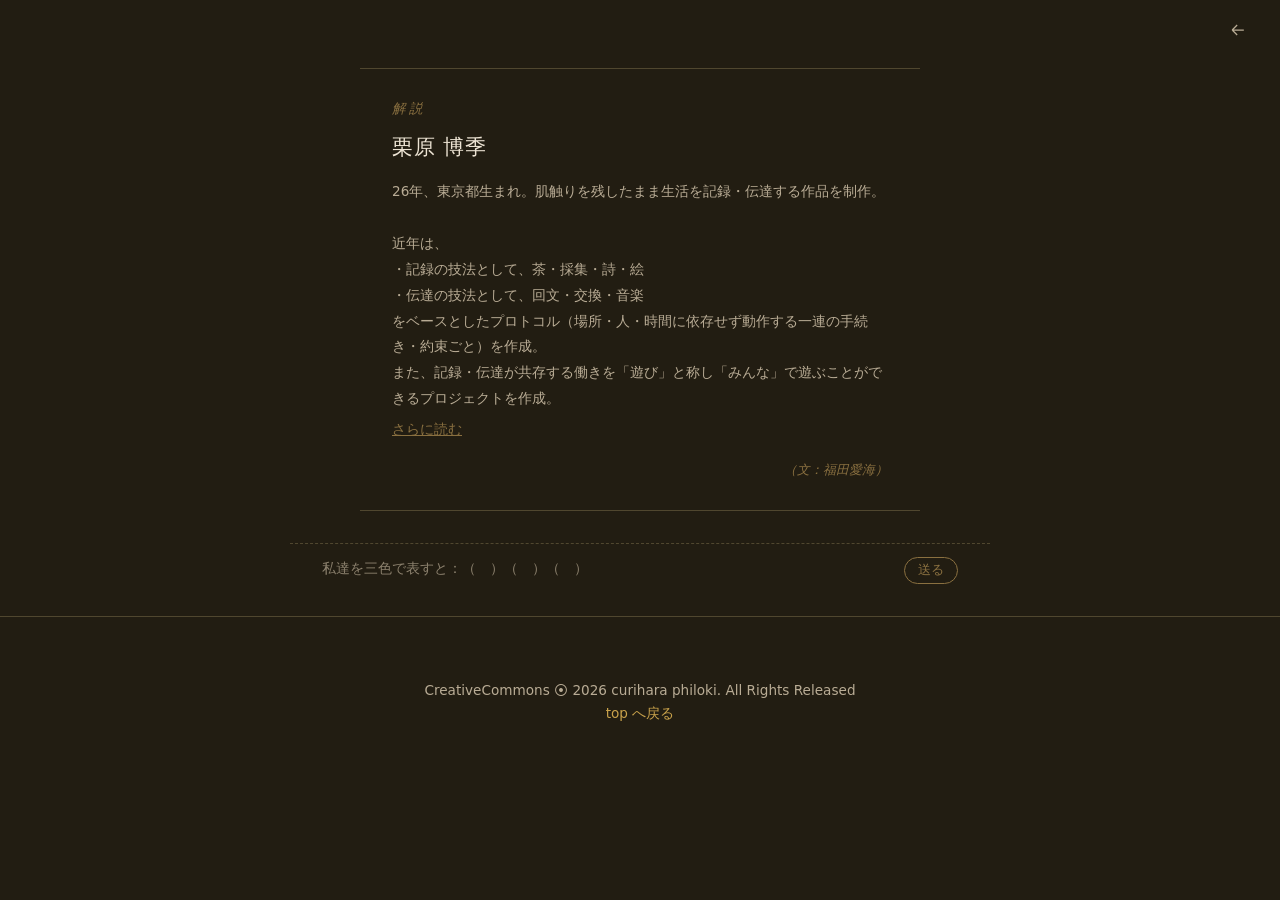
==== about.html @ 76266244 "GitHumanページ追加とナビ構成の再編、av.htmlに速度調整を追加 - .publication タグを新設し、GitHuman/出版系多様体の全文をtane.htmlとして追加   (企画書" ====
<!DOCTYPE html>
<html lang="ja">
<head>
<meta charset="UTF-8">
<meta name="viewport" content="width=device-width, initial-scale=1.0">
<title>about — curihara-philoki.com</title>
<meta name="description" content="curihara philoki について。">
<link rel="icon" type="image/svg+xml" href="assets/favicon.svg">
<link rel="preconnect" href="https://fonts.googleapis.com">
<link rel="preconnect" href="https://fonts.gstatic.com" crossorigin>
<link href="https://fonts.googleapis.com/css2?family=Cormorant+Garamond:ital,wght@0,400;0,600;1,400&family=JetBrains+Mono:wght@400;500&display=swap" rel="stylesheet">
<link rel="stylesheet" href="assets/css/style.css">
</head>
<body>

<header class="icon-bar">
  <a href="index.html" aria-label="top" title="top">
    <svg viewBox="0 0 24 24" fill="none" stroke="currentColor" stroke-width="1.5"><path d="M19 12H5M5 12l6-6M5 12l6 6"/></svg>
  </a>
</header>

<section class="caption caption-page">
  <p class="caption-label">解説</p>
  <p class="caption-name">栗原 博季</p>
  <div class="caption-text">26年、東京都生まれ。肌触りを残したまま生活を記録・伝達する作品を制作。

近年は、
・記録の技法として、茶・採集・詩・絵
・伝達の技法として、回文・交換・音楽
をベースとしたプロトコル（場所・人・時間に依存せず動作する一連の手続き・約束ごと）を作成。
また、記録・伝達が共存する働きを「遊び」と称し「みんな」で遊ぶことができるプロジェクトを作成。</div>
  <button class="caption-more-btn" type="button">さらに読む</button>
  <div class="caption-text caption-more" hidden>事実の集積である記録・伝達を「酔わせる」ことにより、個人や場が本来持つ鮮やかな振る舞いを手繰り寄せる。

❑ 問い
・創造や酔いのプロセスは、どこまで鮮やかに、個人・場の振る舞いを記録・伝達できるのか
・intimateな振る舞いの集まりは（どのくらいの規模（人数・バリエーション）まで）
　すこやかな場を生み出せるのか/維持できるのか

❑ 関連する社会問題
・デジタルコミュニケーションの多用と関係者・情報量の増加
・「みんなの物語」の消失と「個人の物語」の始まり</div>
  <p class="caption-credit">（文：福田愛海）</p>
</section>

<div class="entry-quick-reply">
  <textarea class="quick-reply-textarea" id="aboutQuickReplyTextarea" rows="1" placeholder="ひとこと〜"></textarea>
  <button class="quick-reply-send" type="button">送る</button>
</div>

<footer class="site-footer">
  <p>CreativeCommons ⦿ <span id="year"></span> curihara philoki. All Rights Released<br><a href="index.html">top へ戻る</a></p>
</footer>

<script src="assets/js/submit-modal.js"></script>
<script src="assets/js/quick-reply.js"></script>
<script>
document.getElementById('year').textContent = new Date().getFullYear();
document.addEventListener('click', (e) => {
  const btn = e.target.closest('.caption-more-btn');
  if (!btn) return;
  const more = btn.parentElement.querySelector('.caption-more');
  const willShow = more.hidden;
  more.hidden = !willShow;
  btn.textContent = willShow ? '閉じる' : 'さらに読む';
});

// 解説の下の投稿欄、プレースホルダーを順番に遷移させる
const aboutPrompts = [
  '私達を三色で表すと：（　）（　）（　）',
  '野菜でたとえると：（　）',
  '果物でたとえると：（　）',
  '動物だったら：（　）',
];
const aboutTextarea = document.getElementById('aboutQuickReplyTextarea');
let aboutPromptIndex = 0;
aboutTextarea.placeholder = aboutPrompts[aboutPromptIndex];
setInterval(() => {
  aboutPromptIndex = (aboutPromptIndex + 1) % aboutPrompts.length;
  aboutTextarea.placeholder = aboutPrompts[aboutPromptIndex];
}, 3200);
</script>
</body>
</html>
---- assets/css/style.css ----
:root {
  --bg: #221d12;
  --bg-alt: #292418;
  --panel: #302a1c;
  --line: #50472f;
  --ink: #ece3d3;
  --ink-dim: #b9ac95;
  --gold: #c9a24b;
  --gold-soft: #8a7040;
  --serif: -apple-system, BlinkMacSystemFont, "Segoe UI", "Hiragino Kaku Gothic ProN", "Hiragino Sans", "Yu Gothic", "Noto Sans JP", system-ui, sans-serif;
  --body-font: -apple-system, BlinkMacSystemFont, "Segoe UI", "Hiragino Kaku Gothic ProN", "Hiragino Sans", "Yu Gothic", "Noto Sans JP", system-ui, sans-serif;
  --mono: "JetBrains Mono", ui-monospace, Menlo, monospace;
  --title-font: "Cormorant Garamond", Georgia, serif;
}

* { box-sizing: border-box; }

html { scroll-behavior: smooth; }

body {
  margin: 0;
  background: var(--bg);
  color: var(--ink);
  font-family: var(--body-font);
  font-size: 18px;
  line-height: 1.7;
}

a { color: var(--gold); text-decoration: none; }
a:hover { text-decoration: underline; }

h1, h2, h3 { font-family: var(--serif); font-weight: 600; margin: 0; }

.icon-bar {
  display: flex;
  justify-content: flex-end;
  gap: 1.1rem;
  padding: 1.25rem 2rem 0;
}

.icon-bar a {
  color: var(--ink-dim);
  line-height: 0;
}
.icon-bar a:hover { color: var(--gold); text-decoration: none; }

.icon-bar svg {
  width: 20px;
  height: 20px;
}

/* Hero */
.hero {
  padding: 3rem 2rem 0.25rem;
  max-width: 760px;
  margin: 0 auto;
  text-align: center;
  background: radial-gradient(ellipse at top, rgba(201,162,75,0.10), transparent 60%);
}

.eyebrow {
  color: var(--gold);
  letter-spacing: 0.25em;
  text-transform: uppercase;
  font-size: 0.9rem;
  margin-bottom: 0.5rem;
}

.hero-title {
  font-family: var(--title-font);
  font-size: clamp(2rem, 5.5vw, 3.5rem);
  letter-spacing: 0.04em;
  color: var(--ink);
  line-height: 1.15;
  min-height: 2.3em;
  display: flex;
  align-items: center;
  justify-content: center;
  transition: opacity 0.3s ease;
}

.hero-title.is-transitioning {
  opacity: 0;
}

.title-small {
  font-size: 0.5em;
  letter-spacing: 0.02em;
  margin: 0 0.15em;
}

.hero-desc {
  color: var(--gold-soft);
  font-size: 0.9rem;
  margin: 0.25rem 0 0;
  min-height: 1.2em;
}

/* 美術館のキャプションふうの、作家解説(topのみ)。誰か(福田愛海)が書いた
   紹介文、という体なので本人の一人称ではなく第三者の文体 */
.caption {
  max-width: 560px;
  margin: 1.75rem auto 0;
  padding: 1.75rem 2rem;
  text-align: left;
  border-top: 1px solid var(--line);
  border-bottom: 1px solid var(--line);
}

.caption-label {
  font-family: var(--title-font);
  font-style: italic;
  font-size: 0.85rem;
  letter-spacing: 0.2em;
  text-transform: uppercase;
  color: var(--gold-soft);
  margin: 0 0 0.6rem;
}

.caption-name {
  font-family: var(--title-font);
  font-size: 1.3rem;
  letter-spacing: 0.06em;
  color: var(--ink);
  margin: 0 0 0.9rem;
}

.caption-affiliation {
  color: var(--ink-dim);
  font-size: 0.85rem;
  margin: -0.5rem 0 0.9rem;
}

.caption-text {
  color: var(--ink-dim);
  font-size: 0.85rem;
  line-height: 1.9;
  white-space: pre-line;
}

.caption-more-btn {
  background: none;
  border: none;
  color: var(--gold-soft);
  font-size: 0.85rem;
  cursor: pointer;
  padding: 0;
  margin: 0.6rem 0 0;
  text-decoration: underline;
}
.caption-more-btn:hover { color: var(--gold); }

.caption-text.caption-more { margin-top: 0.9rem; }

.caption-credit {
  margin: 1rem 0 0;
  text-align: right;
  font-family: var(--title-font);
  font-style: italic;
  font-size: 0.8rem;
  color: var(--gold-soft);
}

/* Feed intro + tag filter */
.feed-intro {
  max-width: 760px;
  margin: 0 auto;
  padding: 0.25rem 2rem 0;
  text-align: center;
}

.tag-desc {
  margin-top: 1.5rem;
  min-height: 1.5em;
}

.tag-desc-links {
  display: flex;
  flex-wrap: wrap;
  justify-content: center;
  gap: 0.6rem;
  margin-bottom: 0.75rem;
}

.tag-desc-link {
  border: 1px solid var(--gold-soft);
  border-radius: 999px;
  padding: 0.3rem 0.9rem;
  font-size: 0.85rem;
  color: var(--gold);
}
.tag-desc-link:hover { background: var(--gold-soft); color: var(--bg); text-decoration: none; }

.tag-desc-text {
  color: var(--ink-dim);
  font-size: 0.95rem;
  margin: 0;
}

.tag-filter {
  display: flex;
  flex-wrap: wrap;
  justify-content: center;
  gap: 0.6rem;
  margin-top: 1.5rem;
}

.tag-pill {
  font-family: var(--mono);
  font-size: 0.8rem;
  color: var(--ink-dim);
  background: var(--panel);
  border: 1px solid var(--line);
  border-radius: 999px;
  padding: 0.3rem 0.85rem;
  cursor: pointer;
}
.tag-pill:hover { border-color: var(--gold-soft); color: var(--gold); }
.tag-pill.active { background: var(--gold); border-color: var(--gold); color: #1a1409; }

.tag-pill.small {
  cursor: default;
  padding: 0.15rem 0.6rem;
  font-size: 0.7rem;
}
.tag-pill.small:hover { border-color: var(--line); color: var(--ink-dim); }

/* playgroundを選んだときだけ出てくる、旧来のタグ(.audio/.text/...)の
   サブタグ行。トップレベルの.tag-pillより一段控えめに */
.tag-filter-sub {
  margin-top: 0.75rem;
}
.tag-pill.sub-tag {
  padding: 0.2rem 0.7rem;
  font-size: 0.75rem;
}

/* Feed */
.feed {
  max-width: 760px;
  margin: 0 auto;
  padding: 2rem 2rem 5rem;
}

.feed-year {
  font-family: var(--serif);
  font-weight: 400;
  color: var(--gold);
  font-size: 1.4rem;
  margin-top: 3rem;
  margin-bottom: 1rem;
  padding-bottom: 0.5rem;
  border-bottom: 1px solid var(--line);
}
.feed-year:first-child { margin-top: 0; }

.entry {
  background: var(--panel);
  border: 1px solid var(--line);
  border-radius: 8px;
  padding: 1.5rem;
  margin-bottom: 1.25rem;
}

/* エントリの中を、区切り線ではなく別々の枠に分けたいとき(GitHumanの
   手紙部分/全文部分など)用。.entryの中の入れ子なので、.entry自身とは
   違う色味(--bg-alt)にして「箱の中の箱」と分かるようにしてある */
.entry-box {
  background: var(--bg-alt);
  border: 1px solid var(--line);
  border-radius: 8px;
  padding: 1.25rem 1.5rem;
}
.entry-box + .entry-box { margin-top: 1.25rem; }
.entry-box > *:first-child { margin-top: 0; }
.entry-box > *:last-child { margin-bottom: 0; }

.entry-meta {
  display: flex;
  align-items: center;
  gap: 0.6rem;
  flex-wrap: wrap;
  margin-bottom: 0.6rem;
}

.entry-meta time {
  font-family: var(--mono);
  font-size: 0.8rem;
  color: var(--ink-dim);
}

.entry-title {
  font-size: 1.3rem;
  color: var(--ink);
}
.entry-title a { color: inherit; }
.entry-title a:hover { color: var(--gold); }

.entry-link-url {
  font-family: var(--mono);
  font-size: 0.78rem;
  color: var(--ink-dim);
  margin: 0.35rem 0 0;
  word-break: break-all;
}
.entry-link-url a { color: var(--gold-soft); }
.entry-link-url a:hover { color: var(--gold); }

.entry-image {
  display: block;
  width: 100%;
  border-radius: 6px;
  margin-top: 0.75rem;
}
.entry-image[hidden] { display: none; }

.entry-image-row {
  display: flex;
  flex-direction: column;
  gap: 0.75rem;
  margin-top: 0.75rem;
}

.entry-image-row img {
  width: 100%;
  max-width: 420px;
  border-radius: 6px;
  border: 1px solid var(--line);
}

.entry-body {
  color: var(--ink-dim);
  font-size: 0.95rem;
  margin-top: 0.5rem;
  white-space: pre-wrap;
}

.entry-section {
  margin-top: 0.5rem;
}
.entry-section + .entry-section {
  margin-top: 0.75rem;
}

.entry-lead {
  color: var(--ink-dim);
  font-size: 0.95rem;
  margin: 0;
}

.read-more-btn {
  background: none;
  border: none;
  color: var(--gold-soft);
  font-size: 0.85rem;
  cursor: pointer;
  padding: 0;
  text-decoration: underline;
}
.read-more-btn:hover { color: var(--gold); }

.entry-more {
  color: var(--ink-dim);
  font-size: 0.95rem;
  margin: 0.4rem 0 0;
  white-space: pre-wrap;
}

.entry-embed {
  margin-top: 1rem;
}
.entry-embed iframe { max-width: 100%; }

.entry-after-embed {
  margin: 0.75rem 0 0;
}

.entry-after-embed a,
.entry-body a,
.entry-lead a,
.entry-more a,
.tag-desc-text a {
  display: inline-block;
  border: 1px solid var(--gold-soft);
  border-radius: 999px;
  padding: 0.4rem 1.1rem;
  font-size: 0.85rem;
  color: var(--gold);
}
.entry-after-embed a:hover,
.entry-body a:hover,
.entry-lead a:hover,
.entry-more a:hover,
.tag-desc-text a:hover { background: var(--gold-soft); color: var(--bg); text-decoration: none; }

.entry-rotator {
  margin-top: 1rem;
  min-height: 4.5em;
  display: flex;
  align-items: center;
  justify-content: center;
  text-align: center;
  padding: 1rem;
  background: var(--bg-alt);
  border-radius: 6px;
  border: 1px solid transparent;
}

a.entry-rotator {
  cursor: pointer;
  transition: border-color 0.2s ease;
}
a.entry-rotator:hover { border-color: var(--gold-soft); text-decoration: none; }

.rotator-text {
  font-family: var(--serif);
  font-size: 1.15rem;
  color: var(--ink);
  white-space: pre-wrap;
  line-height: 1.6;
  transition: opacity 0.3s ease;
}
.rotator-text.is-transitioning {
  opacity: 0;
}

.rotator-text.lines-2 {
  font-size: 1rem;
}

.rotator-text.lines-3plus {
  font-size: 0.7rem;
  line-height: 1.3;
}

.entry-source {
  color: var(--gold-soft);
  font-size: 0.8rem;
  margin-top: 0.75rem;
}

/* av.html teaser in the home feed: a small "video × music" combo, rerolled
   client-side from data/av-videos.json + data/av-music.json (labels/titles
   only — never the actual media files, so this stays cheap on the feed) */
.entry-av-preview {
  margin-top: 0.75rem;
  display: flex;
  align-items: center;
  gap: 0.6rem;
  padding: 0.5rem 0.9rem;
  background: var(--bg-alt);
  border: 1px solid var(--line);
  border-radius: 6px;
  transition: border-color 0.2s ease;
}
.entry-av-preview.is-linked { cursor: pointer; }
.entry-av-preview.is-linked:hover { border-color: var(--gold-soft); }

.av-preview-combo {
  flex: 1;
  font-family: var(--title-font);
  font-style: italic;
  font-size: 0.9rem;
  color: var(--gold-soft);
}

.av-preview-reroll {
  flex: none;
  width: 1.7rem;
  height: 1.7rem;
  border-radius: 50%;
  border: 1px solid var(--gold-soft);
  background: none;
  color: var(--gold-soft);
  font-size: 1rem;
  line-height: 1;
  cursor: pointer;
  transition: transform 0.3s ease, color 0.2s ease, border-color 0.2s ease;
}
.av-preview-reroll:hover { color: var(--gold); border-color: var(--gold); }
.av-preview-reroll.spin { transform: rotate(180deg); }

/* 全エントリの下、気軽なひとこと投稿欄。打った行数ぶん自動で伸びる
   (JSでscrollHeightに合わせて高さを更新)。送信は既存の共有フォーム
   (submit-modal.jsのSUBMIT_FORM_ACTION等)と同じ、ポップアップ無しの版 */
.entry-quick-reply {
  max-width: 700px;
  margin: 2rem auto;
  padding: 0.6rem 2rem 0;
  border-top: 1px dashed var(--line);
  display: flex;
  align-items: flex-end;
  gap: 0.5rem;
}
/* Nested inside an .entry/.room (nowhere at the moment, but kept in case),
   the page's own padding already applies — don't add it twice. */
.entry .entry-quick-reply,
.room .entry-quick-reply {
  padding-left: 0;
  padding-right: 0;
}

@media (max-width: 680px) {
  .entry-quick-reply { padding-left: 1.25rem; padding-right: 1.25rem; }
}

.quick-reply-textarea {
  flex: 1;
  resize: none;
  overflow: hidden;
  min-height: 1.6em;
  max-height: 14em;
  padding: 0.3rem 0;
  background: none;
  border: none;
  border-bottom: 1px solid transparent;
  color: var(--ink);
  font-family: inherit;
  font-size: 0.85rem;
  line-height: 1.5;
  transition: border-color 0.2s ease;
}
.quick-reply-textarea::placeholder { color: var(--ink-dim); opacity: 0.7; }
.quick-reply-textarea:focus { outline: none; border-bottom-color: var(--gold-soft); }

.quick-reply-send {
  flex: none;
  background: none;
  border: 1px solid var(--gold-soft);
  border-radius: 999px;
  padding: 0.25rem 0.8rem;
  color: var(--gold-soft);
  font-size: 0.8rem;
  cursor: pointer;
  transition: color 0.2s ease, border-color 0.2s ease;
}
.quick-reply-send:hover { color: var(--gold); border-color: var(--gold); }
.quick-reply-send:disabled { opacity: 0.5; cursor: default; }

.empty-state {
  color: var(--ink-dim);
  font-style: italic;
  border: 1px dashed var(--line);
  border-radius: 8px;
  padding: 2.5rem;
  text-align: center;
}

/* Contact (still a fixed, non-feed section) */
.room {
  padding: 5rem 2rem;
  max-width: 760px;
  margin: 0 auto;
  border-top: 1px solid var(--line);
}

.room-title {
  font-size: clamp(1.7rem, 4vw, 2.3rem);
  color: var(--gold);
  border-bottom: 1px solid var(--line);
  padding-bottom: 0.75rem;
}

.room-note {
  color: var(--ink-dim);
  margin-top: 1rem;
}

.contact-list {
  list-style: none;
  padding: 0;
  margin-top: 1.5rem;
  display: flex;
  flex-direction: column;
  gap: 0.9rem;
  font-size: 1.05rem;
}

.contact-btn {
  display: inline-block;
  border: 1px solid var(--gold-soft);
  border-radius: 999px;
  padding: 0.4rem 1.2rem;
  color: var(--gold) !important;
}
.contact-btn:hover { background: var(--gold-soft); color: var(--bg) !important; text-decoration: none; }

.site-footer {
  text-align: center;
  padding: 3rem 2rem;
  color: var(--ink-dim);
  font-size: 0.85rem;
  border-top: 1px solid var(--line);
}

/* Full palindrome page (text.html) */
.text-page {
  max-width: 700px;
  margin: 0 auto;
  padding: 2.5rem 2rem 3rem;
  text-align: center;
}

.text-page-title {
  font-family: var(--title-font);
  font-size: clamp(1.8rem, 5vw, 2.6rem);
  color: var(--ink);
  margin-top: 0.25rem;
}

.text-page-note {
  color: var(--ink-dim);
  font-size: 0.9rem;
  margin-top: 1rem;
}

.text-sort {
  display: flex;
  flex-wrap: wrap;
  justify-content: center;
  gap: 0.6rem;
  margin-top: 1.5rem;
}

.text-list {
  margin-top: 2rem;
  display: flex;
  flex-direction: column;
  gap: 0.6rem;
  text-align: left;
}

.text-entry.is-new-cluster {
  margin-top: 1.25rem;
}

.text-entry.is-new-section {
  margin-top: 2.75rem;
}

.text-entry-body {
  margin: 0;
  color: var(--ink);
  font-family: var(--title-font);
  font-size: 1.15rem;
  line-height: 1.9;
  white-space: pre-wrap;
}

.text-entry-body.is-multiline {
  line-height: 1.45;
}

.text-entry-body.is-small {
  font-size: 0.75em;
}

.vote-btn {
  display: block;
  margin-top: 0.2rem;
  background: none;
  border: none;
  color: var(--ink-dim);
  font-family: var(--body-font);
  font-size: 0.78rem;
  cursor: pointer;
  padding: 0;
  opacity: 0.7;
}
.vote-btn:hover:not(:disabled) { color: var(--gold); opacity: 1; }
.vote-btn:disabled { color: var(--gold-soft); cursor: default; opacity: 1; }

.text-entry-body ruby rt {
  color: var(--gold-soft);
  font-family: var(--body-font);
  font-size: 0.55em;
}

.text-entry-reading {
  display: inline-block;
  color: var(--gold-soft);
  font-family: var(--body-font);
  font-size: 0.7rem;
  margin-top: 0.15rem;
}

.text-entry-credit {
  display: inline-block;
  color: var(--gold-soft);
  font-family: var(--body-font);
  font-size: 0.75rem;
  margin-top: 0.3rem;
}

.text-pager {
  display: flex;
  align-items: center;
  justify-content: center;
  gap: 1.25rem;
  margin-top: 2rem;
  font-size: 0.9rem;
  color: var(--ink-dim);
}

.text-pager button {
  background: none;
  border: 1px solid var(--gold-soft);
  border-radius: 999px;
  color: var(--gold);
  padding: 0.4rem 1rem;
  cursor: pointer;
  font-size: 0.85rem;
}
.text-pager button:hover:not(:disabled) { background: var(--gold-soft); color: var(--bg); }
.text-pager button:disabled { opacity: 0.3; cursor: default; }

.text-submit {
  margin-top: 3rem;
  padding-top: 2rem;
  border-top: 1px solid var(--line);
}

.text-submitted {
  margin-top: 2.5rem;
}

.text-submitted .text-list {
  margin-top: 1rem;
}

/* Ambient track list (ambient.html) */
.ambient-list {
  margin-top: 2.5rem;
  display: flex;
  flex-direction: column;
  gap: 2rem;
  text-align: left;
}

.ambient-track {
  padding-bottom: 2rem;
  border-bottom: 1px solid var(--line);
  border-radius: 6px;
  transition: background 0.3s ease;
}
.ambient-track:last-child { border-bottom: none; }

.ambient-track.is-picked {
  animation: ambient-flash 1.4s ease;
}
@keyframes ambient-flash {
  0%, 100% { background: transparent; }
  20% { background: color-mix(in srgb, var(--gold) 16%, transparent); }
}

/* Video x music combiner (av.html) */
.av-stage {
  margin-top: 2rem;
  min-height: 4rem;
}

.av-media {
  position: relative;
  max-width: 480px;
  margin: 0 auto;
  border-radius: 8px;
  overflow: hidden;
  border: 1px solid var(--line);
}

/* 縦に流れる電光掲示板 — 動画に重ねて、左右の内側に。white-space: nowrapで
   折り返させない縦に長い中身を.av-media自身(position: relative, overflow:
   hidden)がtop:0/bottom:0で動画の高さぴったりに切り抜く。上下端はマスクで
   フェードイン/フェードアウト */
.av-ticker-col {
  position: absolute;
  top: 0;
  bottom: 0;
  width: 1.7rem;
  overflow: hidden;
  writing-mode: vertical-rl;
  font-family: "Shippori Mincho", var(--title-font);
  color: #f6f1e4;
  opacity: 0.75;
  font-size: 0.85rem;
  letter-spacing: 0.45em;
  text-shadow: 0 1px 6px rgba(0, 0, 0, 0.85), 0 0 3px rgba(0, 0, 0, 0.9);
  -webkit-mask-image: linear-gradient(to bottom, transparent, black 6%, black 94%, transparent);
  mask-image: linear-gradient(to bottom, transparent, black 6%, black 94%, transparent);
}
.av-ticker-col[hidden] { display: none; }
.av-ticker-col-left { left: 0; transform: scaleX(-1); }
.av-ticker-col-right { right: 0; }

/* 表示が始まるたび(hidden解除のたび)、入ってくる側の端から現れる一回きりの演出 */
.av-ticker-col-right { animation: av-ticker-reveal-bottom 0.9s ease-out; }
.av-ticker-col-left { animation: av-ticker-reveal-top 0.9s ease-out; }
@keyframes av-ticker-reveal-bottom {
  from { clip-path: inset(100% 0 0 0); }
  to { clip-path: inset(0 0 0 0); }
}
@keyframes av-ticker-reveal-top {
  from { clip-path: inset(0 0 100% 0); }
  to { clip-path: inset(0 0 0 0); }
}

.av-ticker-track { display: inline-block; white-space: nowrap; }
.av-ticker-track.av-ticker-down { animation-name: av-ticker-down; animation-timing-function: linear; animation-iteration-count: infinite; }
.av-ticker-track.av-ticker-up { animation-name: av-ticker-up; animation-timing-function: linear; animation-iteration-count: infinite; }

@keyframes av-ticker-down {
  from { transform: translateY(-50%); }
  to { transform: translateY(0%); }
}
@keyframes av-ticker-up {
  from { transform: translateY(0%); }
  to { transform: translateY(-50%); }
}

.av-video {
  display: block;
  width: 100%;
}
.av-video[hidden] { display: none; }

.av-text-overlay {
  position: absolute;
  inset: 0;
  overflow: hidden;
  pointer-events: none;
  font-family: "Shippori Mincho", var(--title-font);
  color: #f6f1e4;
  opacity: 0.55;
  text-shadow: 0 1px 6px rgba(0, 0, 0, 0.85), 0 0 3px rgba(0, 0, 0, 0.9);
}

/* 動画に重ねた、再生速度調整スライダー(現在の速度=1、0〜1.2、既定0.6) */
.av-speed-control {
  position: absolute;
  top: 0.6rem;
  left: 0.9rem;
  right: 0.9rem;
  z-index: 2;
}
.av-speed-control input[type="range"] {
  width: 100%;
  accent-color: var(--gold);
  opacity: 0.7;
  cursor: pointer;
}
.av-speed-control input[type="range"]:hover,
.av-speed-control input[type="range"]:focus { opacity: 1; }

/* 動画に重ねて、下寄りにタイプライター風に最大3文字だけ表示して古い文字から
   消える(typewriterBelowパターン)。.av-blanks-char(randomBlanksパターン)
   もposition: absoluteでこの中に置くので、position: relativeにしてある */
.av-typewriter-below {
  position: absolute;
  left: 6%;
  right: 6%;
  bottom: 8%;
  min-height: 1.6em;
  font-family: "Shippori Mincho", var(--title-font);
  font-size: 1rem;
  letter-spacing: 0.05em;
  color: #f6f1e4;
  opacity: 0.85;
  text-align: center;
  text-shadow: 0 1px 6px rgba(0, 0, 0, 0.85), 0 0 3px rgba(0, 0, 0, 0.9);
}
.av-typewriter-below[hidden] { display: none; }
.av-typewriter-below span { transition: opacity 0.5s ease; }

/* 動画に重ねて、右端から一文字ずつ現れては消える(rightStaircaseと同じ考え方) */
.av-blanks-char {
  position: absolute;
  top: 0;
  transition: opacity 0.25s ease;
}

/* 動画に重ねて、下寄りの左右に候補の台詞がランダムな間隔で出ては消える */
.av-mutter-row {
  position: absolute;
  left: 0.75rem;
  right: 0.75rem;
  bottom: 0.6rem;
  display: flex;
  justify-content: space-between;
  min-height: 1.4em;
  font-family: "Shippori Mincho", var(--title-font);
  font-size: 1rem;
  color: #f6f1e4;
  text-shadow: 0 1px 6px rgba(0, 0, 0, 0.85), 0 0 3px rgba(0, 0, 0, 0.9);
  pointer-events: none;
}
.av-mutter-row[hidden] { display: none; }
.av-mutter { opacity: 0; transition: opacity 0.4s ease; }
.av-mutter.show { opacity: 0.85; }
.av-typewriter-below span.fade-out { opacity: 0; }

.av-text-item { position: absolute; white-space: nowrap; }

.av-text-mirror {
  top: 44%;
  font-size: 1.4rem;
  letter-spacing: 0.04em;
}

.av-text-vertical {
  left: 8%;
  right: 8%;
  font-size: 1.4rem;
  white-space: normal;
  text-align: center;
}

.av-text-typewriter {
  top: 42%;
  left: 6%;
  right: 6%;
  font-family: var(--mono);
  font-size: 1.1rem;
  letter-spacing: 0.02em;
  white-space: normal;
}
.av-text-typewriter span { transition: opacity 0.5s ease; }
.av-text-typewriter span.fade-out { opacity: 0; }

.av-text-scatter {
  font-size: 1.3rem;
  transform: scaleX(-1);
  transition: opacity 0.6s ease;
}

.av-text-center {
  font-size: 1.4rem;
  transform: translate(-50%, -50%);
  transition: opacity 0.5s ease;
}

.av-now-playing {
  margin: 0.75rem 0 0;
  color: var(--gold-soft);
  font-family: var(--title-font);
  font-style: italic;
  font-size: 0.95rem;
}

.av-bandcamp { margin-top: 0.75rem; }

.av-columns {
  margin-top: 2rem;
  display: grid;
  grid-template-columns: 1fr 1fr;
  gap: 2rem;
  text-align: left;
}

.av-column-title {
  font-family: var(--mono);
  font-size: 0.78rem;
  color: var(--ink-dim);
  letter-spacing: 0.08em;
  margin: 0 0 0.75rem;
}

.av-video-list,
.av-music-list {
  display: flex;
  flex-direction: column;
  gap: 0.6rem;
}

.av-video-list button,
.av-music-list button {
  display: flex;
  align-items: center;
  gap: 0.6rem;
  background: var(--bg-alt);
  border: 1px solid var(--line);
  border-radius: 8px;
  padding: 0.5rem 0.7rem;
  color: var(--ink);
  font-family: var(--body-font);
  font-size: 0.85rem;
  text-align: left;
  cursor: pointer;
}
.av-video-list button:hover,
.av-music-list button:hover { border-color: var(--gold-soft); }
.av-video-list button.active,
.av-music-list button.active { border-color: var(--gold); }

.av-video-list button img,
.av-video-list button video,
.av-video-placeholder {
  width: 44px;
  height: 44px;
  object-fit: cover;
  border-radius: 4px;
  flex-shrink: 0;
}

.av-video-placeholder {
  display: flex;
  align-items: center;
  justify-content: center;
  background: var(--panel);
  border: 1px solid var(--line);
  color: var(--gold-soft);
  font-size: 1rem;
  box-sizing: border-box;
}

.av-item-title {
  font-family: var(--title-font);
  font-size: 0.9rem;
  color: var(--ink-dim);
}
.av-video-list button.active .av-item-title,
.av-music-list button.active .av-item-title { color: var(--gold); }

.av-music-author {
  display: block;
  font-family: var(--body-font);
  color: var(--gold-soft);
  opacity: 0.6;
  font-size: 0.75rem;
}
.av-music-list button.active .av-music-author { color: var(--gold-soft); opacity: 1; }

@media (max-width: 560px) {
  .av-columns { gap: 0.6rem; }
  .av-video-list button,
  .av-music-list button { padding: 0.4rem 0.5rem; font-size: 0.78rem; gap: 0.4rem; }
  .av-video-list button img,
  .av-video-list button video,
  .av-video-placeholder { width: 32px; height: 32px; font-size: 0.8rem; }
  .av-music-author { font-size: 0.7rem; }
}

.ambient-random {
  margin-top: 2.5rem;
  text-align: center;
}

.ambient-random button {
  background: none;
  border: 1px solid var(--gold-soft);
  border-radius: 999px;
  color: var(--gold);
  padding: 0.6rem 1.4rem;
  font-size: 0.9rem;
  cursor: pointer;
}
.ambient-random button:hover { background: var(--gold-soft); color: var(--bg); }

.ambient-original {
  font-family: var(--mono);
  font-size: 0.72rem;
  color: var(--ink-dim);
  margin: 0 0 0.25rem;
}

.ambient-title {
  font-family: var(--title-font);
  font-size: 1.15rem;
  color: var(--ink);
  margin: 0 0 0.6rem;
}

.ambient-track audio {
  width: 100%;
  color-scheme: dark;
}

.ambient-suggest {
  display: flex;
  gap: 0.5rem;
  margin-top: 0.85rem;
}

.ambient-input {
  flex: 1;
  min-width: 0;
  background: var(--bg-alt);
  border: 1px solid var(--line);
  border-radius: 999px;
  padding: 0.4rem 0.9rem;
  color: var(--ink);
  font-family: var(--body-font);
  font-size: 0.85rem;
}
.ambient-input::placeholder { color: var(--ink-dim); }
.ambient-input:focus { outline: none; border-color: var(--gold-soft); }

.ambient-suggest button {
  background: none;
  border: 1px solid var(--gold-soft);
  border-radius: 999px;
  color: var(--gold);
  padding: 0.4rem 1.1rem;
  font-size: 0.85rem;
  cursor: pointer;
  white-space: nowrap;
}
.ambient-suggest button:hover:not(:disabled) { background: var(--gold-soft); color: var(--bg); }
.ambient-suggest button:disabled { opacity: 0.6; cursor: default; }

/* Submission popup (assets/js/submit-modal.js) */
.submit-modal-overlay {
  position: fixed;
  inset: 0;
  background: rgba(10, 8, 4, 0.72);
  display: flex;
  align-items: center;
  justify-content: center;
  padding: 1.5rem;
  z-index: 100;
}
.submit-modal-overlay[hidden] { display: none; }

.submit-modal {
  position: relative;
  width: 100%;
  max-width: 420px;
  background: var(--panel);
  border: 1px solid var(--line);
  border-radius: 12px;
  padding: 2rem 1.75rem 1.75rem;
}

.submit-modal-close {
  position: absolute;
  top: 0.75rem;
  right: 0.9rem;
  background: none;
  border: none;
  color: var(--ink-dim);
  font-size: 1.4rem;
  line-height: 1;
  cursor: pointer;
  padding: 0.25rem;
}
.submit-modal-close:hover { color: var(--gold); }

.submit-modal-title {
  font-family: var(--title-font);
  font-size: 1.3rem;
  color: var(--ink);
  margin: 0 0 1.25rem;
  text-align: center;
}

.submit-modal-textarea,
.submit-modal-input {
  display: block;
  width: 100%;
  background: var(--bg-alt);
  border: 1px solid var(--line);
  color: var(--ink);
  font-family: var(--body-font);
  font-size: 0.9rem;
  padding: 0.6rem 0.9rem;
  box-sizing: border-box;
}
.submit-modal-textarea::placeholder,
.submit-modal-input::placeholder { color: var(--ink-dim); }
.submit-modal-textarea:focus,
.submit-modal-input:focus { outline: none; border-color: var(--gold-soft); }

.submit-modal-textarea {
  border-radius: 10px;
  min-height: 7rem;
  resize: vertical;
  margin-bottom: 0.75rem;
}

.submit-modal-input {
  border-radius: 999px;
  margin-bottom: 1.25rem;
}

.submit-modal-send {
  display: block;
  width: 100%;
  background: none;
  border: 1px solid var(--gold-soft);
  border-radius: 999px;
  color: var(--gold);
  padding: 0.55rem 1rem;
  font-size: 0.9rem;
  cursor: pointer;
}
.submit-modal-send:hover:not(:disabled) { background: var(--gold-soft); color: var(--bg); }
.submit-modal-send:disabled { opacity: 0.7; cursor: default; }

@media (max-width: 680px) {
  .hero { padding: 2.5rem 1.25rem 0.25rem; }
  .icon-bar { padding: 1rem 1.25rem 0; }
  .caption { padding: 1.5rem 1.25rem; }
  .feed-intro { padding: 0.25rem 1.25rem 0; }
  .feed { padding: 2rem 1.25rem 3.5rem; }
  .room { padding: 3.5rem 1.25rem; }
  .text-page { padding: 2rem 1.25rem 2.5rem; }
  .tane-page { padding: 2rem 1.25rem 2.5rem; }
}

/* 企画の種、全文ページ(tane.html)。.text-pageと違い、長い散文なので左寄せ */
.tane-page {
  max-width: 680px;
  margin: 0 auto;
  padding: 2.5rem 2rem 3rem;
  text-align: left;
}
.tane-page > .eyebrow,
.tane-page > .text-page-title,
.tane-page > .text-page-note {
  text-align: center;
}

.tane-section { margin-top: 2.75rem; }
.tane-section:first-of-type { margin-top: 2.5rem; }

.tane-section h2 {
  font-family: var(--title-font);
  font-size: 1.4rem;
  letter-spacing: 0.03em;
  color: var(--gold);
  margin: 0 0 0.9rem;
}

.tane-section h3 {
  font-family: var(--title-font);
  font-size: 1.05rem;
  color: var(--ink);
  margin: 1.4rem 0 0.5rem;
}

.tane-text {
  white-space: pre-line;
  color: var(--ink-dim);
  line-height: 1.9;
  font-size: 0.95rem;
}

.tane-divider {
  border: none;
  border-top: 1px solid var(--line);
  margin: 2.75rem 0;
}

/* 各「種」は開閉できる枠つきのアコーディオンに。タイトルだけ最初に見えて、
   クリックで中身が開く */
.tane-accordion {
  margin-top: 1.25rem;
  border: 1px solid var(--line);
  border-radius: 8px;
  overflow: hidden;
}
.tane-accordion:first-of-type { margin-top: 2.5rem; }

.tane-accordion-toggle {
  display: block;
  width: 100%;
  text-align: left;
  background: var(--bg-alt);
  border: none;
  cursor: pointer;
  padding: 1rem 1.25rem;
  font-family: var(--title-font);
  font-size: 1.15rem;
  letter-spacing: 0.02em;
  color: var(--gold);
}
.tane-accordion-toggle::after {
  content: '+';
  float: right;
  color: var(--gold-soft);
}
.tane-accordion-toggle[aria-expanded="true"]::after { content: '−'; }
.tane-accordion-toggle:hover { color: var(--gold); background: color-mix(in srgb, var(--bg-alt) 80%, var(--gold-soft) 20%); }

.tane-accordion-body {
  padding: 0.25rem 1.25rem 1.5rem;
}
.tane-accordion-body h3 { margin-top: 1.4rem; }
.tane-accordion-body h3:first-child { margin-top: 0.5rem; }

.tane-pdf-link {
  text-align: center;
  margin: 0 0 2rem;
}
.tane-pdf-link a {
  display: inline-block;
  border: 1px solid var(--gold-soft);
  border-radius: 999px;
  padding: 0.4rem 1.1rem;
  font-size: 0.85rem;
  color: var(--gold);
}
.tane-pdf-link a:hover { background: var(--gold-soft); color: var(--bg); text-decoration: none; }
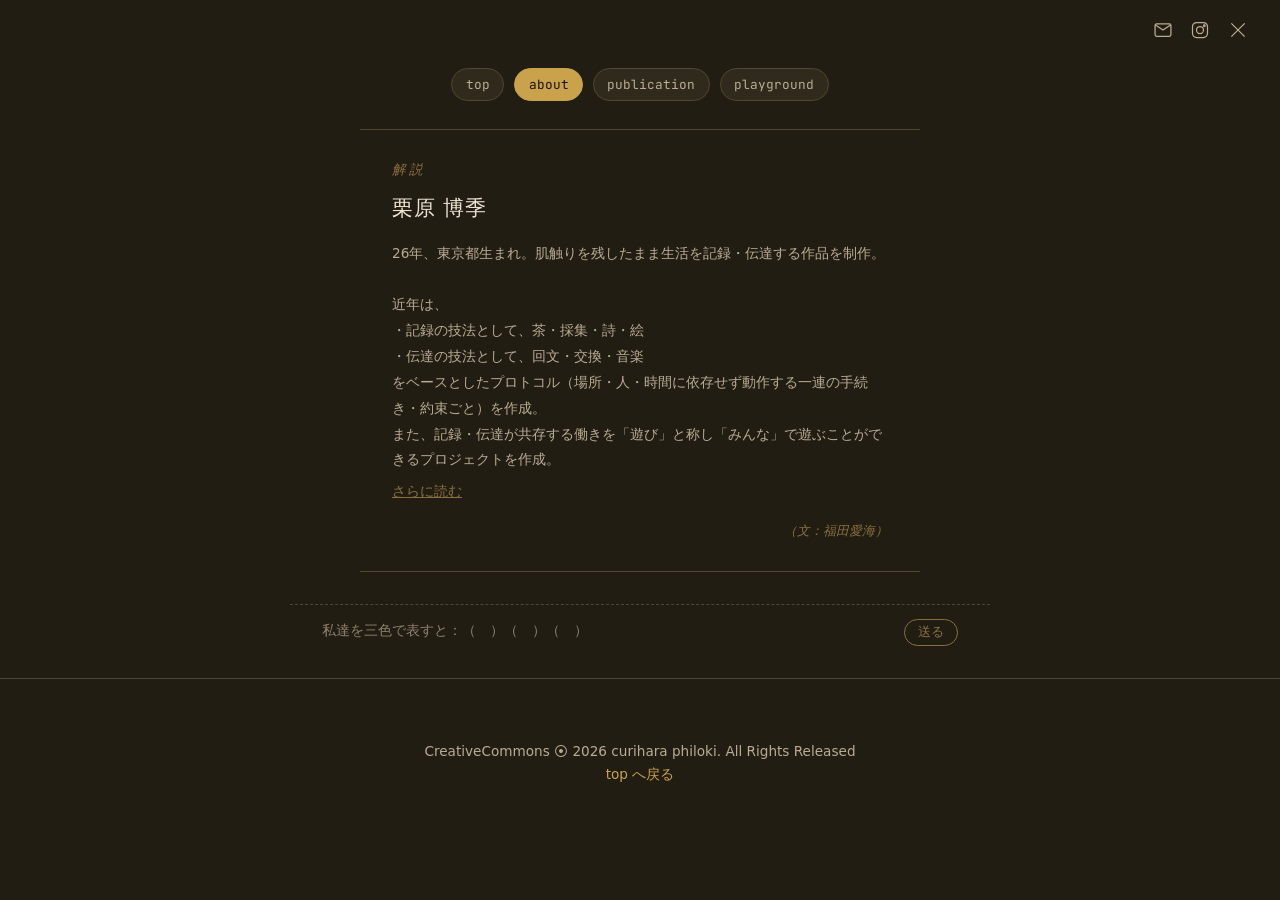
==== commit 92921f0b: "タイトル位置の調整とabout.htmlのナビ統一、サブタグ表示の修正 - ホームのタイトル(hero)をページ最下部・フッター直前に移動   上部には「栗原博季のホームページ」の固定ラベルを新設、下" ====
--- a/about.html
+++ b/about.html
@@ -14,10 +14,25 @@
 <body>
 
 <header class="icon-bar">
-  <a href="index.html" aria-label="top" title="top">
-    <svg viewBox="0 0 24 24" fill="none" stroke="currentColor" stroke-width="1.5"><path d="M19 12H5M5 12l6-6M5 12l6 6"/></svg>
+  <a href="mailto:curihara.philoki@gmail.com" aria-label="mail" title="mail">
+    <svg viewBox="0 0 24 24" fill="none" stroke="currentColor" stroke-width="1.5"><rect x="2.5" y="4.5" width="19" height="15" rx="2"/><path d="M3 6l9 6 9-6"/></svg>
+  </a>
+  <a href="https://www.instagram.com/curihara_philoki/" target="_blank" rel="noopener" aria-label="Instagram" title="Instagram">
+    <svg viewBox="0 0 24 24" fill="none" stroke="currentColor" stroke-width="1.5"><rect x="3" y="3" width="18" height="18" rx="5"/><circle cx="12" cy="12" r="4.2"/><circle cx="17.2" cy="6.8" r="1"/></svg>
+  </a>
+  <a href="https://x.com/curiharaphiloki" target="_blank" rel="noopener" aria-label="twitter(X?)" title="twitter(X?)">
+    <svg viewBox="0 0 24 24" fill="none" stroke="currentColor" stroke-width="1.5"><path d="M4 4l16 16M20 4L4 20"/></svg>
   </a>
 </header>
+
+<section class="feed-intro">
+  <div class="tag-filter" id="tagFilter">
+    <a class="tag-pill" href="index.html">top</a>
+    <a class="tag-pill active" href="about.html">about</a>
+    <a class="tag-pill" href="index.html?tag=publication">publication</a>
+    <a class="tag-pill" href="index.html?tag=playground">playground</a>
+  </div>
+</section>
 
 <section class="caption caption-page">
   <p class="caption-label">解説</p>
--- a/assets/css/style.css
+++ b/assets/css/style.css
@@ -49,13 +49,13 @@
   height: 20px;
 }
 
-/* Hero */
+/* Hero (now at the bottom of the page, just above the footer) */
 .hero {
-  padding: 3rem 2rem 0.25rem;
+  padding: 2.5rem 2rem 3rem;
   max-width: 760px;
   margin: 0 auto;
   text-align: center;
-  background: radial-gradient(ellipse at top, rgba(201,162,75,0.10), transparent 60%);
+  background: radial-gradient(ellipse at bottom, rgba(201,162,75,0.10), transparent 60%);
 }
 
 .eyebrow {
@@ -64,6 +64,15 @@
   text-transform: uppercase;
   font-size: 0.9rem;
   margin-bottom: 0.5rem;
+}
+
+.page-owner-label {
+  color: var(--gold);
+  letter-spacing: 0.25em;
+  text-transform: uppercase;
+  font-size: 0.9rem;
+  text-align: center;
+  margin: 1.5rem 0 0;
 }
 
 .hero-title {
@@ -229,6 +238,9 @@
    サブタグ行。トップレベルの.tag-pillより一段控えめに */
 .tag-filter-sub {
   margin-top: 0.75rem;
+}
+.tag-filter-sub[hidden] {
+  display: none;
 }
 .tag-pill.sub-tag {
   padding: 0.2rem 0.7rem;
@@ -1196,7 +1208,7 @@
 .submit-modal-send:disabled { opacity: 0.7; cursor: default; }
 
 @media (max-width: 680px) {
-  .hero { padding: 2.5rem 1.25rem 0.25rem; }
+  .hero { padding: 2rem 1.25rem 2.5rem; }
   .icon-bar { padding: 1rem 1.25rem 0; }
   .caption { padding: 1.5rem 1.25rem; }
   .feed-intro { padding: 0.25rem 1.25rem 0; }
